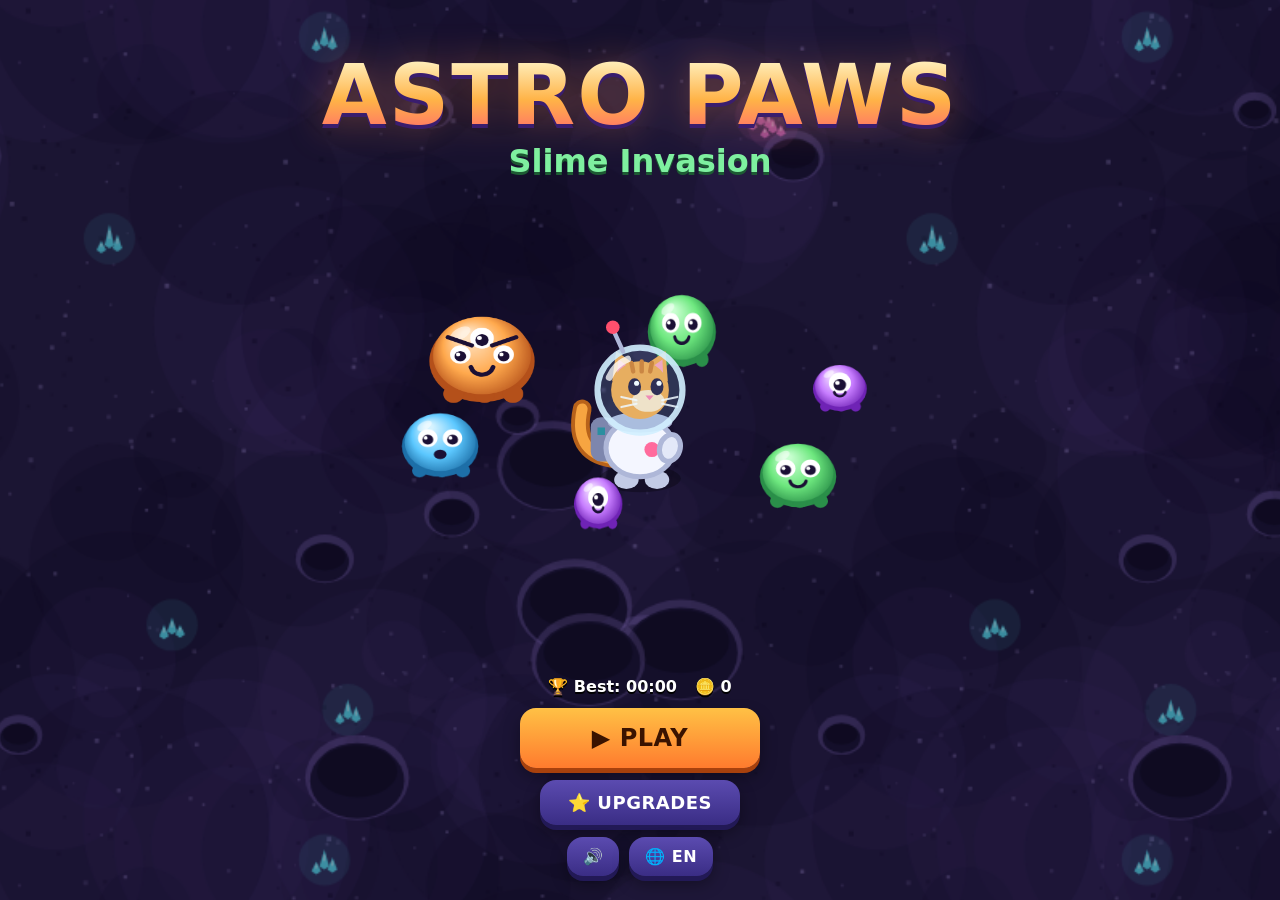
==== index.html @ 30a3f757 "Protótipo jogável do Astro Paws (gatinho astronauta) Jogo HTML5 de sobrevivência em ondas com 5 arma" ====
<!doctype html>
<html lang="en">
<head>
<meta charset="utf-8">
<meta name="viewport" content="width=device-width,initial-scale=1,maximum-scale=1,user-scalable=no,viewport-fit=cover">
<title>Astro Paws: Slime Invasion</title>
<meta name="description" content="A cat astronaut fights waves of space slimes. Survive, level up and pick crazy upgrades!">
<meta name="theme-color" content="#0b0820">
<link rel="stylesheet" href="style.css">
</head>
<body>
<canvas id="game"></canvas>

<div id="hud" class="hidden">
  <div id="xpbar"><div id="xpfill"></div><span id="lvl">Lv 1</span></div>
  <div id="timer">00:00</div>
  <div id="stats"><span id="kills">👾 0</span><span id="coins">🪙 0</span></div>
  <button id="pausebtn" aria-label="Pause">❚❚</button>
</div>

<div id="screens"></div>

<div id="adoverlay" class="hidden">
  <div class="adbox">
    <div id="adtitle">📺 Ad</div>
    <div class="count">3</div>
    <div id="adnote"></div>
  </div>
</div>

<script type="module" src="src/main.js"></script>
</body>
</html>
---- style.css ----
* { box-sizing: border-box; margin: 0; padding: 0; -webkit-tap-highlight-color: transparent; }
html, body {
  width: 100%; height: 100%; overflow: hidden;
  background: #0b0820; color: #fff;
  font-family: "Trebuchet MS", "Arial Rounded MT Bold", system-ui, sans-serif;
  user-select: none; -webkit-user-select: none; touch-action: none;
  overscroll-behavior: none;
}
canvas { position: fixed; inset: 0; display: block; touch-action: none; }
.hidden { display: none !important; }
button { font: inherit; color: inherit; border: 0; background: none; cursor: pointer; }

/* ---------- HUD ---------- */
#hud { position: fixed; inset: 0; pointer-events: none; }
#xpbar {
  position: absolute; top: calc(8px + env(safe-area-inset-top)); left: 10px; right: 60px; height: 18px;
  background: rgba(10, 6, 30, .7); border: 2px solid #4b3f86; border-radius: 10px; overflow: hidden;
}
#xpfill { height: 100%; width: 0; background: linear-gradient(90deg, #4fd1ff, #8f6bff); transition: width .12s; }
#lvl { position: absolute; inset: 0; text-align: center; font-size: 12px; line-height: 14px; font-weight: 800; text-shadow: 0 1px 2px #000; }
#timer {
  position: absolute; top: calc(32px + env(safe-area-inset-top)); left: 0; right: 0; text-align: center;
  font-size: 26px; font-weight: 900; letter-spacing: 1px; text-shadow: 0 2px 0 #000, 0 0 10px rgba(0,0,0,.6);
}
#stats {
  position: absolute; top: calc(34px + env(safe-area-inset-top)); left: 12px;
  display: flex; flex-direction: column; gap: 2px; font-size: 15px; font-weight: 800; text-shadow: 0 2px 0 #000;
}
#pausebtn {
  pointer-events: auto; position: absolute; top: calc(4px + env(safe-area-inset-top)); right: 10px;
  width: 42px; height: 42px; border-radius: 12px; font-size: 16px;
  background: rgba(10, 6, 30, .7); border: 2px solid #4b3f86;
}

/* ---------- Screens ---------- */
.screen {
  position: fixed; inset: 0; display: flex; flex-direction: column; align-items: center; justify-content: center;
  gap: 12px; padding: 20px 16px; padding-bottom: calc(24px + env(safe-area-inset-bottom));
  animation: fade .2s ease-out;
}
.screen.dim { background: rgba(8, 5, 25, .72); }
@keyframes fade { from { opacity: 0; } to { opacity: 1; } }

.menu { justify-content: space-between; }
.logo { text-align: center; margin-top: calc(4vh + env(safe-area-inset-top)); }
.logo .l1 {
  font-size: clamp(40px, 11vw, 84px); font-weight: 900; line-height: .95; letter-spacing: 2px;
  background: linear-gradient(180deg, #fff6c9, #ffb347 55%, #ff6b6b);
  -webkit-background-clip: text; background-clip: text; color: transparent;
  filter: drop-shadow(0 4px 0 #3a1d6e) drop-shadow(0 0 18px rgba(255,140,80,.35));
  animation: bob 2.4s ease-in-out infinite;
}
.logo .l2 {
  font-size: clamp(18px, 4.6vw, 32px); font-weight: 900; color: #7ef0a0; margin-top: 6px;
  text-shadow: 0 3px 0 #1d5a33;
}
@keyframes bob { 50% { transform: translateY(-6px); } }
.menu-bottom { display: flex; flex-direction: column; align-items: center; gap: 12px; width: 100%; }
.info { display: flex; gap: 18px; font-weight: 800; font-size: 16px; text-shadow: 0 2px 0 #000; }
.row { display: flex; gap: 10px; }

.btn {
  min-width: 200px; padding: 12px 22px; border-radius: 16px; font-size: 18px; font-weight: 900; letter-spacing: .5px;
  background: linear-gradient(180deg, #5b4bb0, #3a2d85); box-shadow: 0 5px 0 #221956, 0 8px 16px rgba(0,0,0,.35);
  transition: transform .08s;
}
.btn:active { transform: translateY(3px); box-shadow: 0 2px 0 #221956; }
.btn.primary { background: linear-gradient(180deg, #ffc145, #ff7b2e); box-shadow: 0 5px 0 #a8410d, 0 8px 16px rgba(0,0,0,.35); color: #3a1300; }
.btn.ad { background: linear-gradient(180deg, #4be18a, #1fa35a); box-shadow: 0 5px 0 #0f6a37, 0 8px 16px rgba(0,0,0,.35); color: #032a12; }
.btn.big { font-size: 24px; padding: 16px 30px; min-width: 240px; }
.btn.small { min-width: 0; padding: 10px 16px; font-size: 16px; }
.btn:disabled { opacity: .45; filter: grayscale(.6); cursor: default; }

.panel {
  display: flex; flex-direction: column; align-items: center; gap: 12px;
  width: min(560px, 100%); max-height: 100%; overflow-y: auto; padding: 22px 16px;
  background: linear-gradient(180deg, rgba(48, 36, 104, .96), rgba(26, 18, 64, .96));
  border: 3px solid #6c5bd6; border-radius: 22px; box-shadow: 0 12px 40px rgba(0,0,0,.5);
}
.panel h2 { font-size: 30px; font-weight: 900; text-shadow: 0 3px 0 #000; text-align: center; }
.panel .sub { opacity: .8; margin-top: -6px; }
.glow { color: #ffd54a; animation: pulse 1s ease-in-out infinite; }
.red { color: #ff6b81; }
@keyframes pulse { 50% { transform: scale(1.06); } }

.cards { display: flex; gap: 10px; width: 100%; justify-content: center; }
.card {
  position: relative; flex: 1 1 0; max-width: 170px; min-height: 190px; padding: 14px 8px 12px;
  display: flex; flex-direction: column; align-items: center; gap: 6px; text-align: center;
  background: linear-gradient(180deg, #2b2260, #1b1442); border: 3px solid #7d6cf0; border-radius: 16px;
  box-shadow: 0 5px 0 #120c33; transition: transform .1s, border-color .1s;
  animation: pop .25s ease-out both;
}
.card:nth-child(2) { animation-delay: .05s; } .card:nth-child(3) { animation-delay: .1s; }
@keyframes pop { from { transform: scale(.7); opacity: 0; } }
.card:hover { transform: translateY(-4px); border-color: #ffd54a; }
.card .icon { font-size: 38px; line-height: 1; margin-top: 4px; }
.card .name { font-weight: 900; font-size: 15px; }
.card .lv { font-size: 13px; color: #9fe8ff; font-weight: 800; }
.card .new { background: #ff4f8b; color: #fff; padding: 1px 8px; border-radius: 8px; }
.card .desc { font-size: 12.5px; opacity: .85; line-height: 1.25; }
.card .key { position: absolute; top: 6px; left: 8px; font-size: 11px; opacity: .45; }
@media (max-width: 480px) {
  .cards { flex-direction: column; align-items: stretch; }
  .card { flex: 0 0 auto; max-width: none; min-height: 0; flex-direction: row; text-align: left; padding: 10px 12px; gap: 12px; }
  .card .lv { align-self: flex-start; }
  .card .icon { font-size: 32px; margin: 0; }
  .card .txt { display: flex; flex-direction: column; gap: 2px; }
  .card .key { display: none; }
}
@media (min-width: 481px) { .card .txt { display: contents; } }

.stats { width: 100%; display: flex; flex-direction: column; gap: 6px; }
.stats div { display: flex; justify-content: space-between; padding: 8px 12px; background: rgba(0,0,0,.25); border-radius: 10px; font-size: 16px; }
.stats b { font-size: 18px; }
.best { color: #ffd54a; font-weight: 900; animation: pulse 1s infinite; }

.coins-big { font-size: 22px; font-weight: 900; color: #ffd54a; }
.shop-list { width: 100%; display: flex; flex-direction: column; gap: 8px; }
.shop-item { display: flex; align-items: center; gap: 12px; padding: 10px 12px; background: rgba(0,0,0,.25); border-radius: 12px; }
.shop-item .icon { font-size: 30px; }
.shop-item .txt { flex: 1; }
.shop-item .name { font-weight: 900; }
.shop-item .desc { font-size: 13px; opacity: .8; }
.dots { display: flex; gap: 4px; margin-top: 4px; }
.dots i { width: 14px; height: 6px; border-radius: 3px; background: rgba(255,255,255,.18); }
.dots i.on { background: #ffd54a; }

/* ---------- fake ad (local test only) ---------- */
#adoverlay { position: fixed; inset: 0; z-index: 50; background: #000; display: flex; align-items: center; justify-content: center; }
.adbox { text-align: center; display: flex; flex-direction: column; gap: 10px; padding: 20px; }
#adtitle { font-size: 24px; font-weight: 900; }
.adbox .count { font-size: 64px; font-weight: 900; color: #ffd54a; }
#adnote { opacity: .6; font-size: 14px; max-width: 320px; }
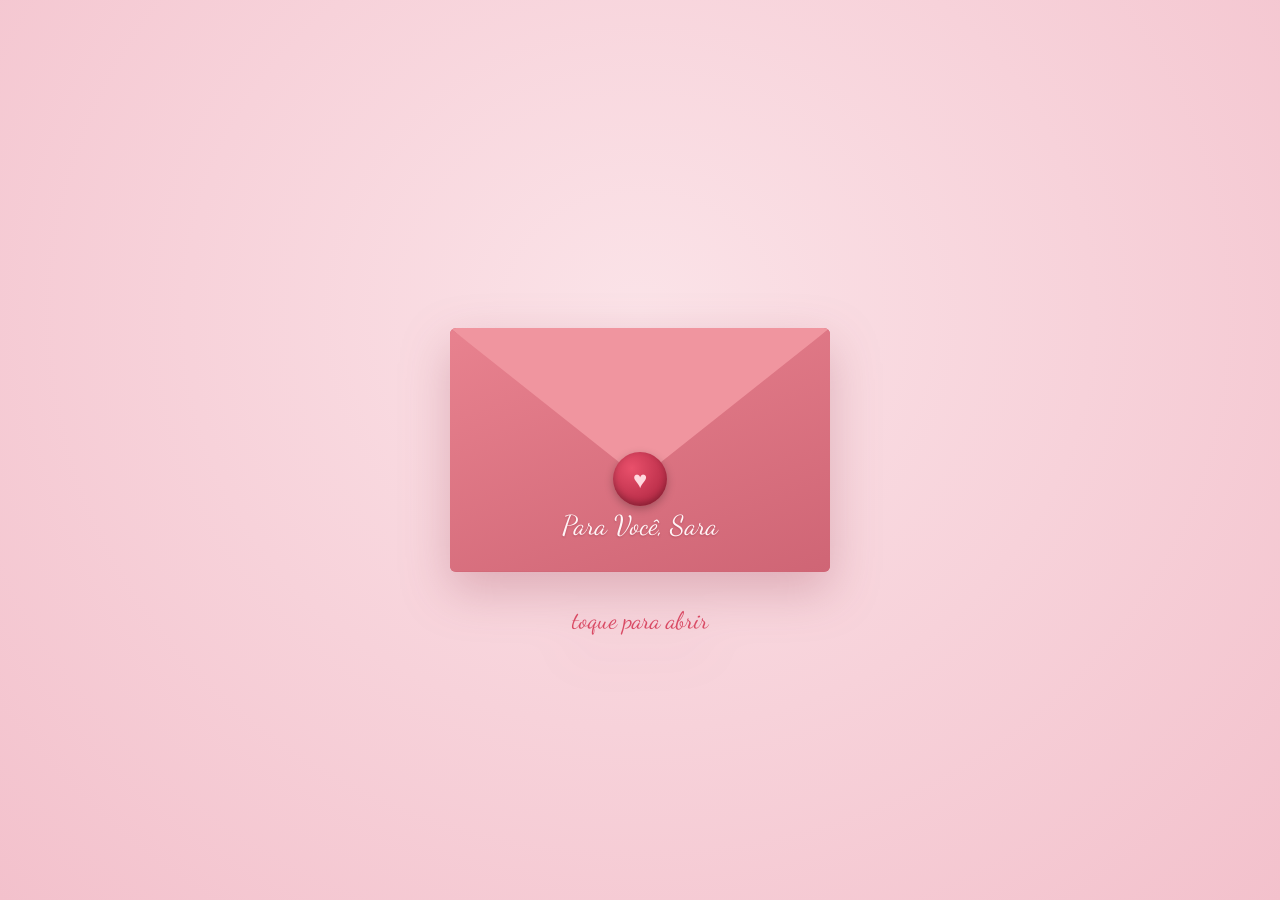
==== commit 6764e1bf: "Substitui o jogo pela carta Para Você, Sara Co-Authored-By: Claude Opus 5.5 <noreply@anthropic.com> " ====
--- a/index.html
+++ b/index.html
@@ -1,33 +1,194 @@
 <!doctype html>
-<html lang="en">
+<html lang="pt-BR">
 <head>
 <meta charset="utf-8">
-<meta name="viewport" content="width=device-width,initial-scale=1,maximum-scale=1,user-scalable=no,viewport-fit=cover">
-<title>Astro Paws: Slime Invasion</title>
-<meta name="description" content="A cat astronaut fights waves of space slimes. Survive, level up and pick crazy upgrades!">
-<meta name="theme-color" content="#0b0820">
-<link rel="stylesheet" href="style.css">
+<meta name="viewport" content="width=device-width,initial-scale=1,viewport-fit=cover">
+<title>Para Você, Sara 💌</title>
+<meta name="theme-color" content="#f7d6dc">
+<link rel="preconnect" href="https://fonts.googleapis.com">
+<link rel="preconnect" href="https://fonts.gstatic.com" crossorigin>
+<link href="https://fonts.googleapis.com/css2?family=Dancing+Script:wght@500;700&family=Great+Vibes&family=Lora:ital@0;1&display=swap" rel="stylesheet">
+<style>
+  :root{
+    --bg1:#fbe3e8; --bg2:#f3c1cc;
+    --env:#e8828f; --env-dark:#cf6575; --env-flap:#f0959f;
+    --paper:#fffaf3; --ink:#5a2a35; --accent:#d94a64;
+    --w:min(86vw,380px); --h:calc(var(--w)*0.64);
+  }
+  *{box-sizing:border-box;margin:0;padding:0}
+  html,body{height:100%}
+  body{
+    background:radial-gradient(ellipse at 50% 35%,var(--bg1),var(--bg2));
+    font-family:'Lora',Georgia,serif;color:var(--ink);
+    overflow:hidden;display:grid;place-items:center;
+    -webkit-tap-highlight-color:transparent;
+  }
+  body.reading{overflow-y:auto}
+
+  /* ---------- envelope ---------- */
+  .stage{position:relative;width:var(--w);height:var(--h);cursor:pointer;
+    filter:drop-shadow(0 18px 24px rgba(140,40,60,.25));
+    animation:float 3.2s ease-in-out infinite;
+    transition:transform 1s cubic-bezier(.6,-.2,.4,1),opacity .8s}
+  .stage.opened{animation:none;cursor:default}
+  .stage.gone{transform:translateY(70vh) rotate(6deg);opacity:0}
+  @keyframes float{50%{transform:translateY(-10px) rotate(-1deg)}}
+
+  .env-back,.env-front,.env-flap{position:absolute;inset:0;border-radius:6px}
+  .env-back{background:var(--env-dark);z-index:1}
+  .env-front{z-index:3;background:linear-gradient(160deg,var(--env),var(--env-dark));
+    clip-path:polygon(0 0,50% 56%,100% 0,100% 100%,0 100%)}
+  .env-flap{z-index:4;height:62%;background:var(--env-flap);
+    clip-path:polygon(0 0,100% 0,50% 100%);transform-origin:top center;transform:perspective(900px) rotateX(0);
+    transition:transform .7s ease-in-out}
+  .stage.opened .env-flap{transform:perspective(900px) rotateX(180deg)}
+  .stage.flap-back .env-flap{z-index:1}
+  .to{position:absolute;left:0;right:0;bottom:12%;text-align:center;
+    font-family:'Dancing Script',cursive;font-size:clamp(1.3rem,6vw,1.7rem);color:#fff4f6;
+    text-shadow:0 1px 2px rgba(120,20,40,.3)}
+
+  .seal{position:absolute;z-index:5;left:50%;top:62%;width:54px;height:54px;
+    transform:translate(-50%,-50%);display:grid;place-items:center;
+    background:radial-gradient(circle at 35% 30%,#e9506b,#a51f3a);border-radius:50%;
+    box-shadow:0 3px 8px rgba(0,0,0,.25),inset 0 -3px 6px rgba(0,0,0,.25);
+    color:#ffd9df;font-size:24px;transition:transform .4s,opacity .4s}
+  .stage.opened .seal{transform:translate(-50%,-50%) scale(0) rotate(90deg);opacity:0}
+
+  .hint{position:absolute;top:calc(100% + 34px);left:0;right:0;text-align:center;
+    font-family:'Dancing Script',cursive;font-size:1.5rem;color:var(--accent);
+    animation:pulse 1.8s ease-in-out infinite}
+  .stage.opened .hint{opacity:0;animation:none;transition:opacity .3s}
+  @keyframes pulse{50%{opacity:.45;transform:scale(.96)}}
+
+  /* ---------- letter ---------- */
+  .letter{position:absolute;z-index:2;left:6%;right:6%;bottom:5%;height:88%;
+    background:var(--paper);border-radius:4px;padding:18px 20px;overflow:hidden;
+    box-shadow:0 2px 6px rgba(0,0,0,.12);
+    transition:transform 1.1s cubic-bezier(.3,.8,.3,1)}
+  .stage.pulled .letter{transform:translateY(-78%)}
+  .letter .peek{font-family:'Dancing Script',cursive;font-size:1.7rem;color:var(--accent);text-align:center}
+
+  /* letter after it leaves the envelope (moved to body) */
+  .letter.free{position:fixed;z-index:10;margin:0;overflow-y:auto;
+    transition:all .9s cubic-bezier(.3,.8,.3,1)}
+  .letter.big{left:50%!important;top:50%!important;width:min(92vw,560px)!important;
+    height:auto!important;max-height:88vh;transform:translate(-50%,-50%) rotate(-.6deg)!important;
+    padding:32px clamp(20px,6vw,48px) 32px;background-attachment:local;
+    box-shadow:0 30px 60px rgba(120,30,50,.3);
+    background:var(--paper) repeating-linear-gradient(transparent 0 31px,#f1dfe0 31px 32px)}
+  .content{opacity:0;transition:opacity .8s .5s}
+  .letter.big .peek{display:none}
+  .letter.big .content{opacity:1}
+  .content p{line-height:32px;font-size:1.05rem;margin-bottom:32px;
+    opacity:0;transform:translateY(8px);transition:opacity .8s,transform .8s}
+  .content p.show{opacity:1;transform:none}
+  .content .sign{font-family:'Great Vibes',cursive;font-size:2.4rem;line-height:64px;text-align:right;color:var(--accent);margin:0}
+
+  /* ---------- hearts ---------- */
+  .heart{position:fixed;pointer-events:none;z-index:8;will-change:transform,opacity;
+    animation:rise var(--d) ease-out forwards}
+  .heart svg{display:block;width:100%;height:100%}
+  @keyframes rise{
+    0%{transform:translate(0,0) scale(.3) rotate(0);opacity:0}
+    10%{opacity:1}
+    100%{transform:translate(var(--dx),var(--dy)) scale(1) rotate(var(--r));opacity:0}
+  }
+
+  @media (prefers-reduced-motion:reduce){
+    .stage{animation:none}.hint{animation:none}
+  }
+</style>
 </head>
 <body>
-<canvas id="game"></canvas>
 
-<div id="hud" class="hidden">
-  <div id="xpbar"><div id="xpfill"></div><span id="lvl">Lv 1</span></div>
-  <div id="timer">00:00</div>
-  <div id="stats"><span id="kills">👾 0</span><span id="coins">🪙 0</span></div>
-  <button id="pausebtn" aria-label="Pause">❚❚</button>
+<div class="stage" id="stage" role="button" tabindex="0" aria-label="Abrir a carta">
+  <div class="env-back"></div>
+  <div class="letter" id="letter">
+    <div class="peek">Para Você, Sara ♥</div>
+    <div class="content" id="content"></div>
+  </div>
+  <div class="env-front"><span class="to">Para Você, Sara</span></div>
+  <div class="env-flap"></div>
+  <div class="seal">♥</div>
+  <div class="hint">toque para abrir</div>
 </div>
 
-<div id="screens"></div>
+<script>
+/* ============ EDITE AQUI O TEXTO DA CARTA ============ */
+const CARTA = {
+  paragrafos: [
+    "Olá bolinho de cupuaçu, não irei mentir, já escrevi algumas cartas antes então essa não é a primeira vez, mas é a primeira vez pra você.",
+    "Desde que te conheci, meus dias tem sido mais coloridos e especiais, como eu sempre digo, você é o sol que ilumina as minhas manhãs (no meu caso, a lua que ilumina a minha noite, sempre com a luz mais brilhante que as estrelas do céu).",
+    "São poucos os momentos mas pra mim são especiais, como uma simples call de madrugada no domingo, dando altas risadas do demência indo cagar e falando que a vó pensou que ele estava batendo punheta.",
+    "Eu só queria agradecer por isso, pelos poucos e bons momentos, dizer que estou aqui para o que precisar. Nem que isso demora 4 meses :)"
+  ],
+  assinatura: "Ass. Ticos"
+};
+/* ===================================================== */
 
-<div id="adoverlay" class="hidden">
-  <div class="adbox">
-    <div id="adtitle">📺 Ad</div>
-    <div class="count">3</div>
-    <div id="adnote"></div>
-  </div>
-</div>
+const stage = document.getElementById('stage');
+const letter = document.getElementById('letter');
+const content = document.getElementById('content');
+const reduce = matchMedia('(prefers-reduced-motion: reduce)').matches;
+const COLORS = ['#e63e5c','#ff7a93','#ffb3c1','#c9184a','#ff4d6d'];
+let opened = false, ambient;
 
-<script type="module" src="src/main.js"></script>
+content.innerHTML =
+  CARTA.paragrafos.map(p => `<p>${p}</p>`).join('') +
+  `<p class="sign">${CARTA.assinatura}</p>`;
+
+function heart(x, y, spread = 1){
+  const el = document.createElement('div');
+  const size = 14 + Math.random() * 26;
+  el.className = 'heart';
+  el.style.cssText = `left:${x - size/2}px;top:${y - size/2}px;width:${size}px;height:${size}px;
+    --d:${2.5 + Math.random()*2.5}s;
+    --dx:${(Math.random()-.5) * 220 * spread}px;
+    --dy:${-(window.innerHeight * (.5 + Math.random()*.6))}px;
+    --r:${(Math.random()-.5)*60}deg`;
+  el.innerHTML = `<svg viewBox="0 0 32 29"><path fill="${COLORS[Math.random()*COLORS.length|0]}"
+    d="M16 29S0 19 0 8.5A8.5 8.5 0 0 1 16 4a8.5 8.5 0 0 1 16 4.5C32 19 16 29 16 29z"/></svg>`;
+  document.body.appendChild(el);
+  el.addEventListener('animationend', () => el.remove());
+}
+
+function burst(n){
+  const r = stage.getBoundingClientRect();
+  for (let i = 0; i < n; i++)
+    setTimeout(() => heart(r.left + r.width*(.2 + Math.random()*.6), r.top + r.height*.4), i * 45);
+}
+
+const wait = ms => new Promise(r => setTimeout(r, reduce ? Math.min(ms, 150) : ms));
+
+async function open(){
+  if (opened) return; opened = true;
+  stage.classList.add('opened');           // selo some + aba abre
+  if (!reduce) burst(30);
+  await wait(700);
+  stage.classList.add('flap-back');        // aba vai pra trás da carta
+  stage.classList.add('pulled');           // carta sobe pra fora do envelope
+  await wait(1200);
+
+  // tira a carta do envelope (FLIP) e leva pro centro
+  const r = letter.getBoundingClientRect();
+  document.body.appendChild(letter);
+  Object.assign(letter.style, {left:r.left+'px', top:r.top+'px', width:r.width+'px', height:r.height+'px', bottom:'auto', right:'auto', transform:'none'});
+  letter.classList.add('free');
+  stage.classList.add('gone');
+  letter.offsetWidth;                      // força reflow
+  letter.classList.add('big');
+  document.body.classList.add('reading');
+
+  // parágrafos aparecem um por um
+  await wait(900);
+  for (const p of content.querySelectorAll('p')) { p.classList.add('show'); await wait(500); }
+
+  if (!reduce) ambient = setInterval(() =>
+    heart(Math.random()*innerWidth, innerHeight + 20, .4), 700);
+}
+
+stage.addEventListener('click', open);
+stage.addEventListener('keydown', e => { if (e.key === 'Enter' || e.key === ' ') { e.preventDefault(); open(); } });
+</script>
 </body>
 </html>
